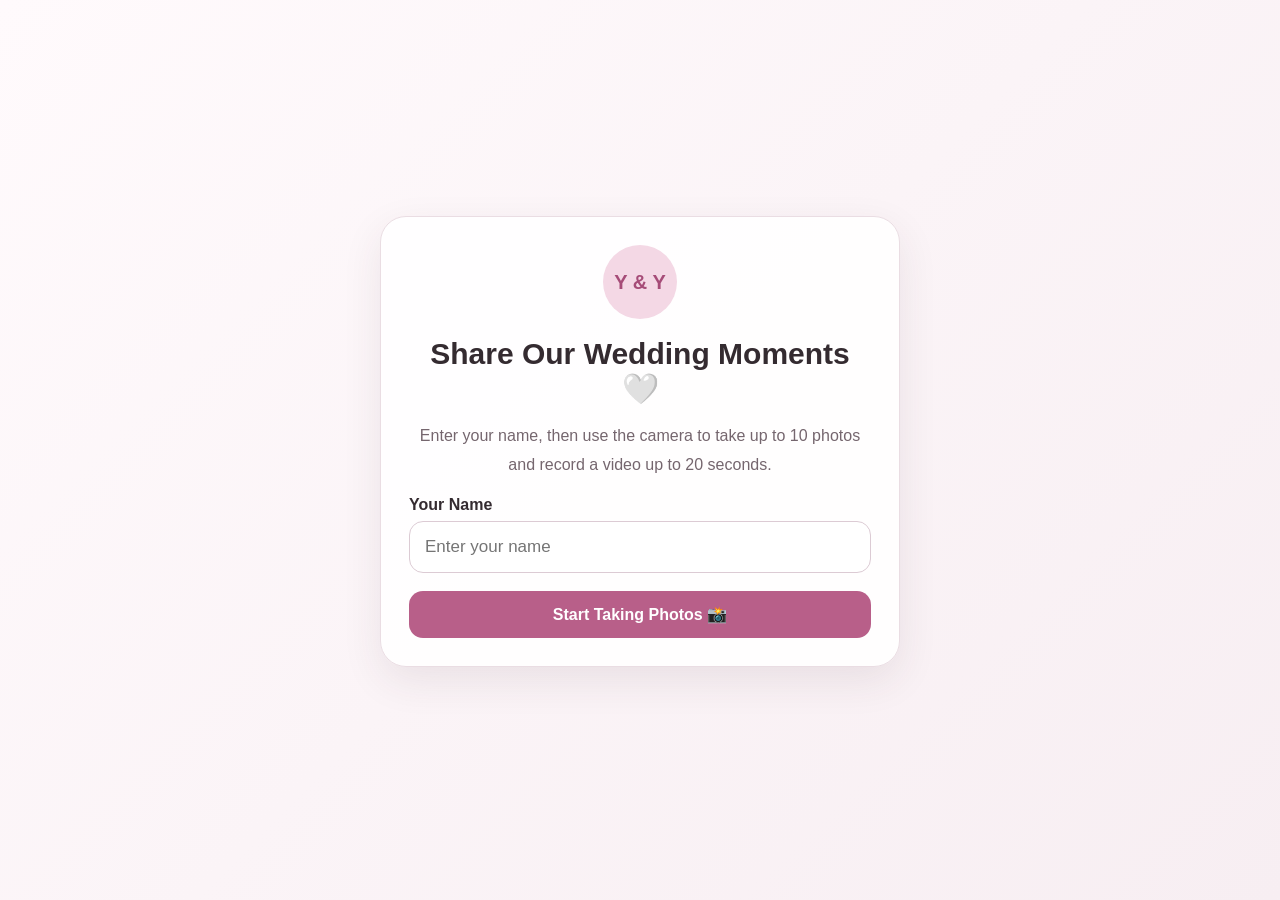
==== index.html @ 0ae8cbe4 "Add files via upload" ====
<!doctype html>
<html lang="en">
<head>
  <meta charset="utf-8">
  <meta name="viewport" content="width=device-width, initial-scale=1, viewport-fit=cover">
  <meta name="theme-color" content="#f7eef2">
  <title>Yehia & Yara | Wedding Photos</title>
  <link rel="stylesheet" href="style.css">
</head>
<body>
  <main class="page center">
    <section class="card welcome">
      <div class="rings">Y & Y</div>
      <h1>Share Our Wedding Moments 🤍</h1>
      <p>Enter your name, then use the camera to take up to 10 photos and record a video up to 20 seconds.</p>
      <form id="nameForm">
        <label for="guestName">Your Name</label>
        <input id="guestName" name="guestName" maxlength="100" autocomplete="name" required placeholder="Enter your name">
        <button class="primary" type="submit">Start Taking Photos 📸</button>
      </form>
    </section>
  </main>
  <script>
    document.getElementById('nameForm').addEventListener('submit', e => {
      e.preventDefault();
      const name = document.getElementById('guestName').value.trim();
      if (!name) return;
      sessionStorage.setItem('guest_name', name);
      sessionStorage.setItem('guest_id', crypto.randomUUID());
      location.href = 'camera.html';
    });
  </script>
</body>
</html>
---- style.css ----
*{box-sizing:border-box}html,body{margin:0;min-height:100%;font-family:Arial,"Noto Sans Arabic",sans-serif;background:linear-gradient(135deg,#fffafc,#f7eef2);color:#342b30}body{min-height:100vh}.page{width:100%;max-width:900px;margin:auto;padding:18px 14px 35px}.center{min-height:100vh;display:flex;align-items:center;justify-content:center}.card,.camera-card{background:rgba(255,255,255,.94);border:1px solid #eadde3;border-radius:26px;box-shadow:0 14px 40px rgba(65,40,50,.09);padding:28px;width:100%}.welcome,.thankyou{max-width:520px;text-align:center}.rings{width:74px;height:74px;border-radius:50%;margin:0 auto 18px;display:grid;place-items:center;background:#f4d8e5;color:#a64c78;font-weight:700;font-size:20px}h1{margin:0 0 12px;font-size:30px}p{line-height:1.8;color:#75666e}label{display:block;text-align:left;margin:16px 0 7px;font-weight:700}input{width:100%;padding:15px;border:1px solid #dccbd4;border-radius:14px;font-size:17px;outline:none;background:#fff}input:focus{border-color:#b85f89}.primary,.secondary,.delete-btn,.icon-btn{border:0;border-radius:14px;padding:14px 18px;font-size:16px;font-weight:700;cursor:pointer}.primary{width:100%;margin-top:18px;background:#b85f89;color:#fff}.primary.small{width:auto;margin:0 0 16px}.secondary{background:#f2e8ed;color:#5c4751}.primary:disabled,.secondary:disabled,.delete-btn:disabled{opacity:.5;cursor:not-allowed}.heart{font-size:60px;color:#b85f89;margin-bottom:10px}.topbar,.admin-head{display:flex;align-items:center;justify-content:space-between;gap:12px;margin-bottom:14px}.topbar small{display:block;color:#8a7981;margin-top:4px}.icon-btn{width:46px;height:46px;padding:0;background:#f2e8ed;font-size:23px}.preview-wrap{position:relative;width:100%;aspect-ratio:3/4;background:#191719;border-radius:22px;overflow:hidden}.preview-wrap video{width:100%;height:100%;object-fit:cover}.record-badge{position:absolute;top:14px;left:14px;background:rgba(0,0,0,.65);color:#fff;padding:8px 12px;border-radius:20px}.record-badge span{font-variant-numeric:tabular-nums}.limits{display:flex;justify-content:space-between;padding:13px 3px;color:#6d5d65}.controls{display:flex;align-items:center;justify-content:center;gap:14px;flex-wrap:wrap}.shutter{width:74px;height:74px;border-radius:50%;border:7px solid #eadde3;background:#b85f89;color:#fff;font-size:0;cursor:pointer;box-shadow:0 4px 12px rgba(0,0,0,.12)}.shutter:after{content:"";display:block;width:20px;height:20px;border-radius:50%;background:#fff;margin:auto}.gallery{display:grid;grid-template-columns:repeat(5,1fr);gap:8px;margin-top:16px}.thumb{position:relative;aspect-ratio:1;border-radius:12px;overflow:hidden;background:#eee}.thumb img{width:100%;height:100%;object-fit:cover}.thumb button{position:absolute;top:4px;left:4px;width:27px;height:27px;border:0;border-radius:50%;background:rgba(0,0,0,.65);color:#fff;font-size:18px;cursor:pointer}.actions{margin-top:18px}.status{text-align:center;min-height:24px;margin:10px 0 0;font-size:14px}.status.error{color:#b42318}.hidden{display:none!important}.admin-page{max-width:1100px}.admin-head h1{font-size:25px}.admin-grid{display:grid;grid-template-columns:repeat(auto-fill,minmax(210px,1fr));gap:14px}.media-item{border:1px solid #eadde3;border-radius:18px;overflow:hidden;background:#fff}.media-box{aspect-ratio:1;background:#f2eef0}.media-box img,.media-box video{width:100%;height:100%;object-fit:cover;display:block}.media-info{padding:11px}.media-info strong,.media-info small{display:block}.media-info small{color:#7e7077;margin-top:5px}.delete-btn{width:100%;margin-top:10px;background:#f7e2e2;color:#9b2c2c}.admin-head .secondary{width:auto}.admin-head>div{min-width:0}@media(max-width:600px){.page{padding:10px 10px 24px}.card,.camera-card{padding:18px;border-radius:22px}.gallery{grid-template-columns:repeat(4,1fr)}h1{font-size:25px}.preview-wrap{aspect-ratio:9/14}.controls .secondary{width:100%}.admin-head{align-items:flex-start}.admin-head .secondary{padding:10px 13px}}
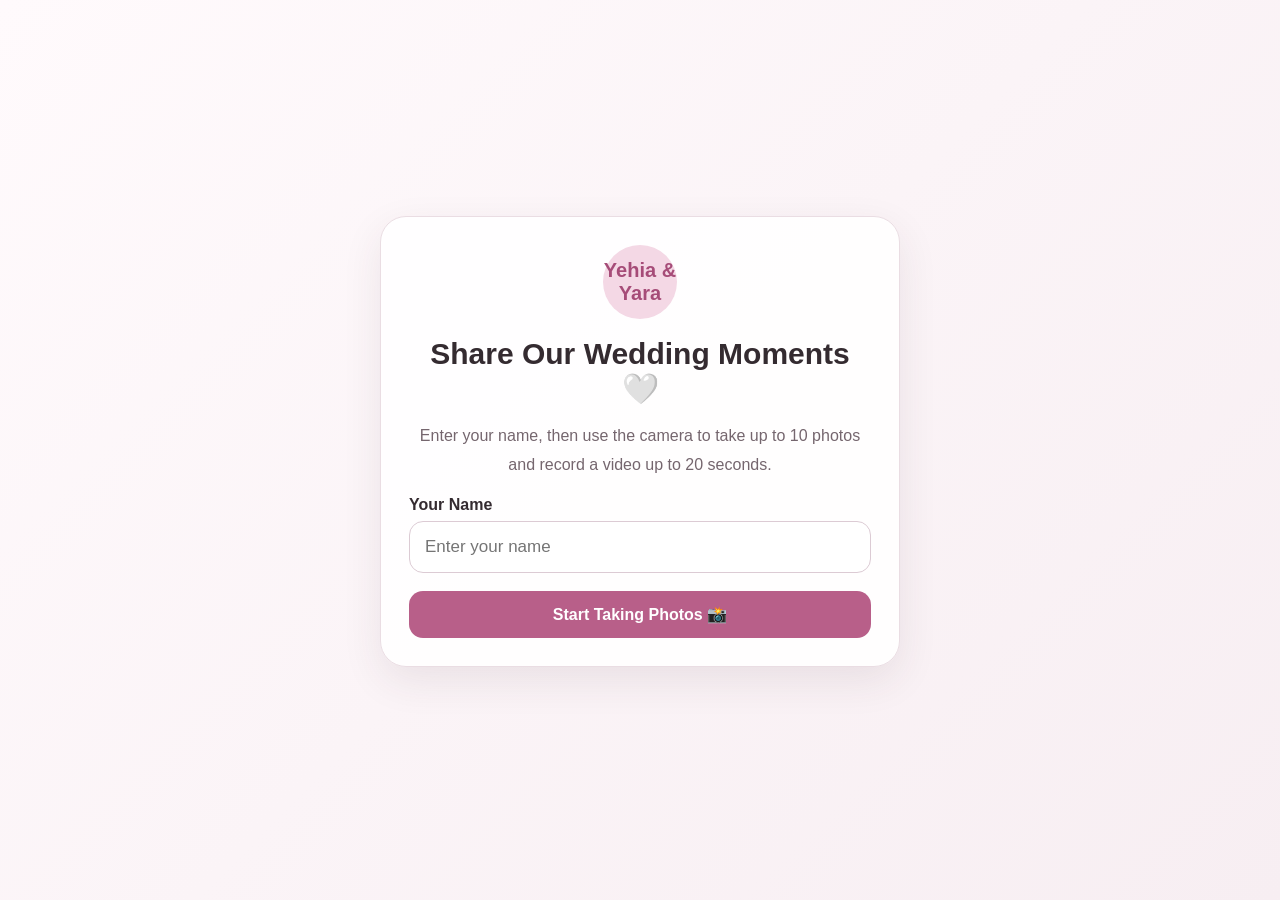
==== commit c69c01ec: "Update welcome message in index.html" ====
--- a/index.html
+++ b/index.html
@@ -10,7 +10,7 @@
 <body>
   <main class="page center">
     <section class="card welcome">
-      <div class="rings">Y & Y</div>
+      <div class="rings">Yehia & Yara</div>
       <h1>Share Our Wedding Moments 🤍</h1>
       <p>Enter your name, then use the camera to take up to 10 photos and record a video up to 20 seconds.</p>
       <form id="nameForm">
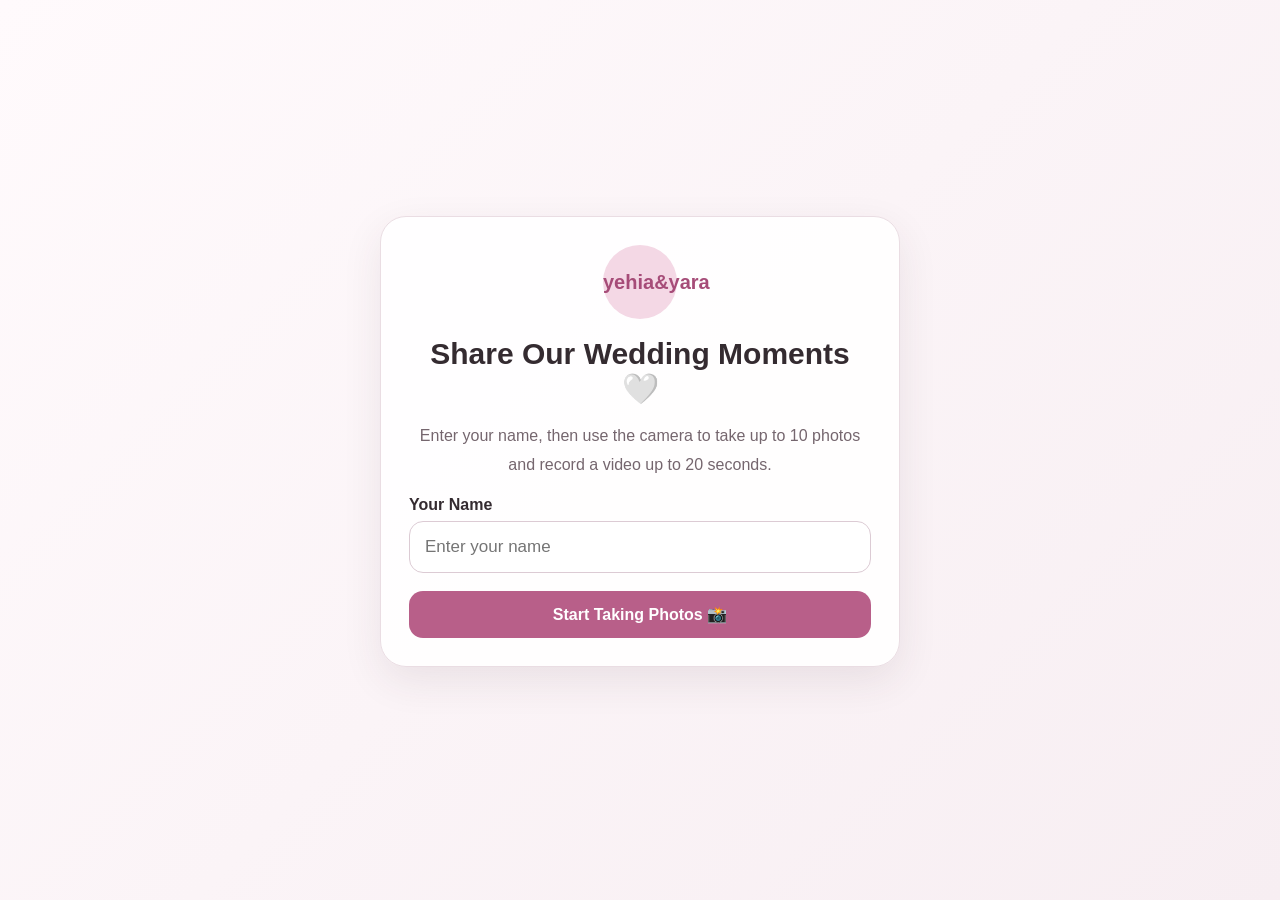
==== commit 158ac70a: "Change text case for names in index.html" ====
--- a/index.html
+++ b/index.html
@@ -10,7 +10,7 @@
 <body>
   <main class="page center">
     <section class="card welcome">
-      <div class="rings">Yehia & Yara</div>
+      <div class="rings">yehia&yara</div>
       <h1>Share Our Wedding Moments 🤍</h1>
       <p>Enter your name, then use the camera to take up to 10 photos and record a video up to 20 seconds.</p>
       <form id="nameForm">
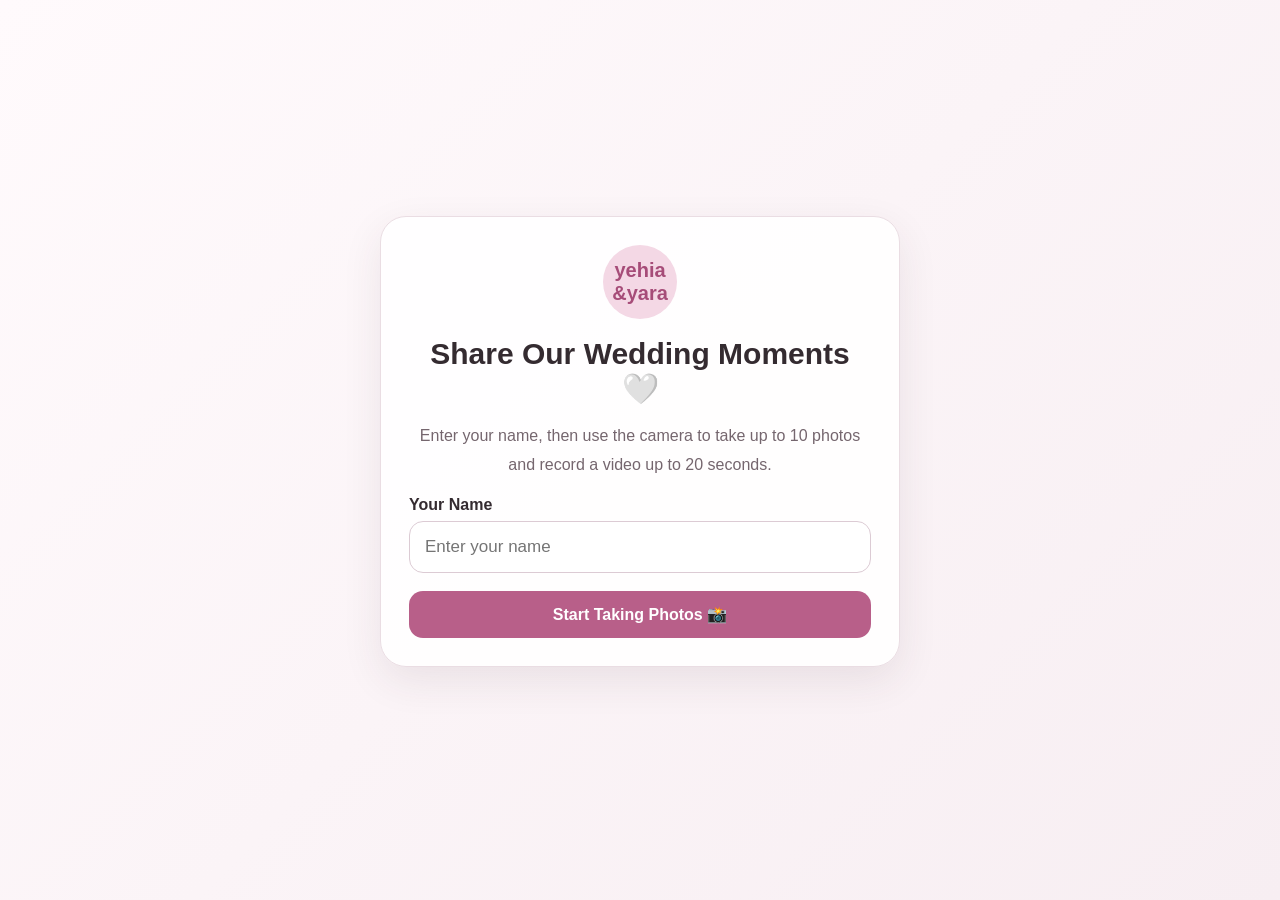
==== commit fb8493bc: "Fix spacing in rings div for guest names" ====
--- a/index.html
+++ b/index.html
@@ -10,7 +10,7 @@
 <body>
   <main class="page center">
     <section class="card welcome">
-      <div class="rings">yehia&yara</div>
+      <div class="rings">yehia &yara</div>
       <h1>Share Our Wedding Moments 🤍</h1>
       <p>Enter your name, then use the camera to take up to 10 photos and record a video up to 20 seconds.</p>
       <form id="nameForm">
